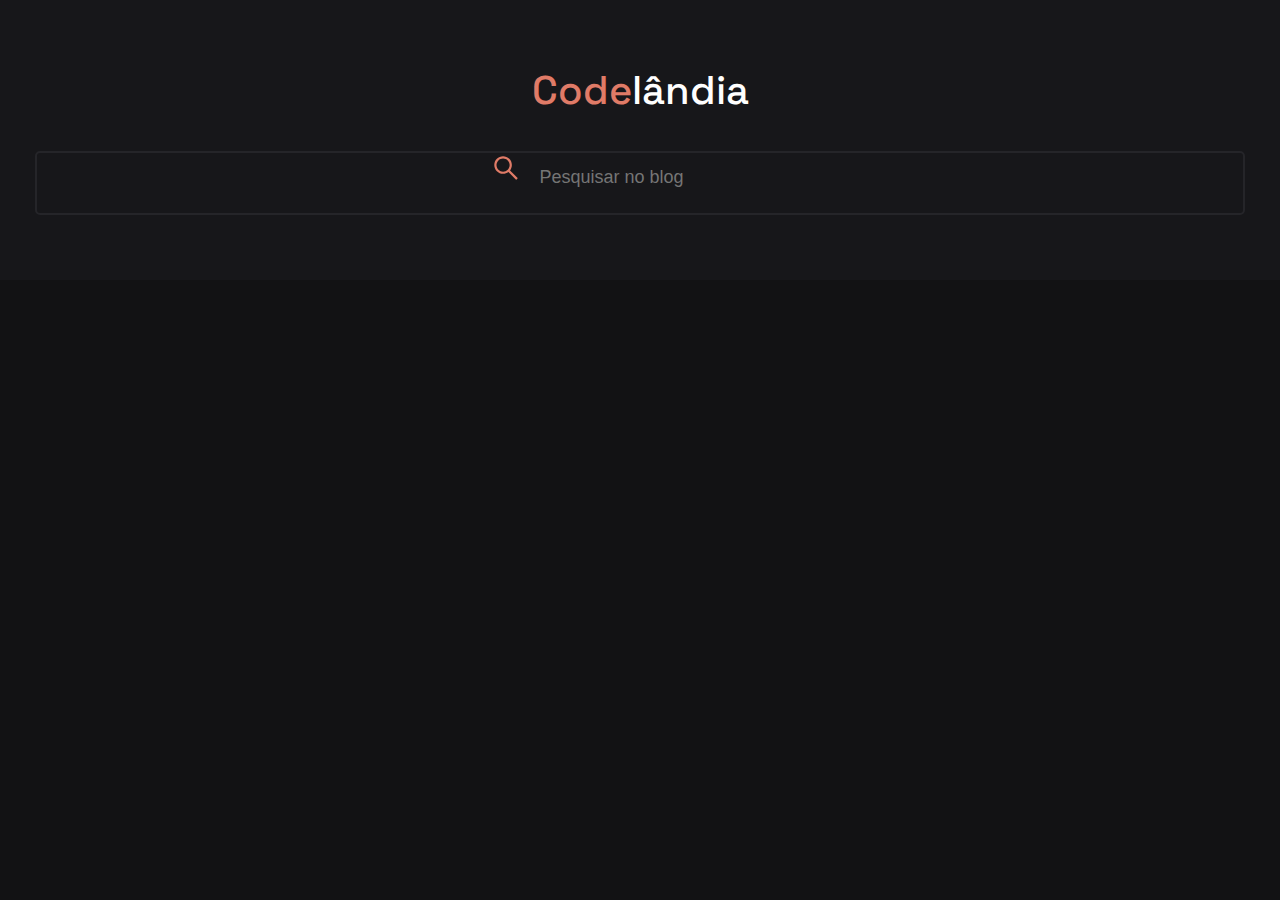
==== Blog/index.html @ 8c2a10ce "update" ====
<!DOCTYPE html>
<html lang="pt-br">
<head>
    <meta charset="UTF-8">
    <meta name="viewport" content="width=device-width, initial-scale=1.0">
    <title>Blog Codelândia</title>
    <link rel="shortcut icon" href="image/" type="image/x-icon">
    <link rel="stylesheet" href="style/style.css">
</head>
<body>
    <header>
        <h1 class="blog-title">
            <strong>Code</strong>lândia
        </h1>
        <nav class="blog-search">
            <img class="search-icon" src="image/search.svg" alt="">
            <input type="text" name="search" id="search" placeholder="Pesquisar no blog">
        </nav>
    </header>
</body>
</html>
---- Blog/style/style.css ----
@charset "UTF-8";

@import url('https://fonts.googleapis.com/css2?family=Space+Grotesk:wght@300..700&display=swap');

@import url('https://fonts.googleapis.com/css2?family=Inter:wght@100..900&family=Space+Grotesk:wght@300..700&display=swap');

:root{
    --brand-color: #E07B67;
    --dark-10: #121214;
    --dark-20: #17171A;
    --dark-30: #202024;
    --dark-40: #252529;
    --dark-50: #AFABB6;
    --dark-60: #FFFFFF;

    --Space-Grotesk: "Space Grotesk", sans-serif;
    --Inter: "Inter", sans-serif;
}

*{
    margin: 0px;
    padding: 0px;
}

body{
    background-color: var(--dark-10);
    color: var(--dark-50);
    font: normal 16px var(--Inter);
}

header{
    background-color: var(--dark-20);
    text-align: center;
    padding: 30px 0px;
}

.blog-title{
    color: var(--dark-60);
    font: 500 40px var(--Space-Grotesk);
    margin: 35px;
}

.blog-title strong{
    color: var(--brand-color);
    font-weight: 500;
}

.blog-search{
    margin: 35px;
    border: 2px solid var(--dark-40);
    border-radius: 5px;
    height: 60px;
}

.blog-search:focus-within{
    outline: none;
    border: 1px solid var(--dark-60);
}

.search-icon{

}

.blog-search input{
    background-color: var(--dark-20);
    color: var(--dark-50);
    font-size: 18px;
    font-weight: 400;
    margin-left: 15px;
    width: 250px;
    border: none;
    outline: none;
    
}
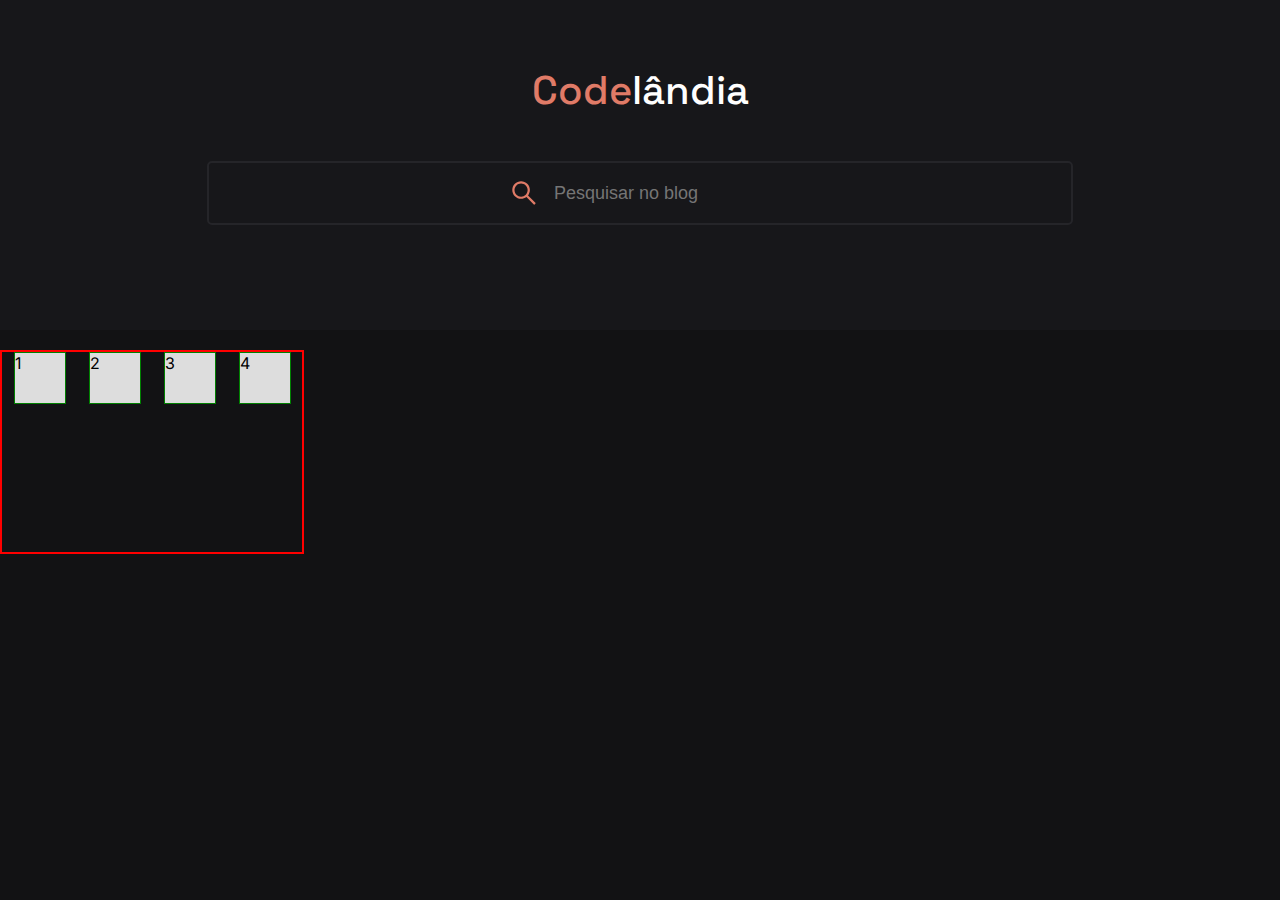
==== commit beadc44c: "update" ====
--- a/Blog/index.html
+++ b/Blog/index.html
@@ -17,5 +17,11 @@
             <input type="text" name="search" id="search" placeholder="Pesquisar no blog">
         </nav>
     </header>
+    <div class="container">
+        <div class="box" id="item 1">1</div>
+        <div class="box" id="item 2">2</div>
+        <div class="box" id="item 3">3</div>
+        <div class="box" id="item 4">4</div>
+    </div>
 </body>
 </html>--- a/Blog/style/style.css
+++ b/Blog/style/style.css
@@ -32,6 +32,7 @@
     background-color: var(--dark-20);
     text-align: center;
     padding: 30px 0px;
+    height: 30vh;
 }
 
 .blog-title{
@@ -46,10 +47,13 @@
 }
 
 .blog-search{
-    margin: 35px;
+    display: flex;
+    justify-content: center;
+    margin: 45px auto;
     border: 2px solid var(--dark-40);
     border-radius: 5px;
-    height: 60px;
+    padding: 15px;
+    width: 65%;
 }
 
 .blog-search:focus-within{
@@ -58,7 +62,7 @@
 }
 
 .search-icon{
-
+    padding: 0px 15px;
 }
 
 .blog-search input{
@@ -66,9 +70,25 @@
     color: var(--dark-50);
     font-size: 18px;
     font-weight: 400;
-    margin-left: 15px;
-    width: 250px;
     border: none;
     outline: none;
-    
+}
+
+.container{
+    width: 300px;
+    height: 200px;
+    border: 2px solid red;
+    margin-top: 20px;
+
+    display: flex;
+    flex-direction: row;
+    justify-content: space-around;
+}
+
+.box{
+    color: black;
+    background-color: #ddd;
+    border: 1px solid green;
+    width: 50px;
+    height: 50px;
 }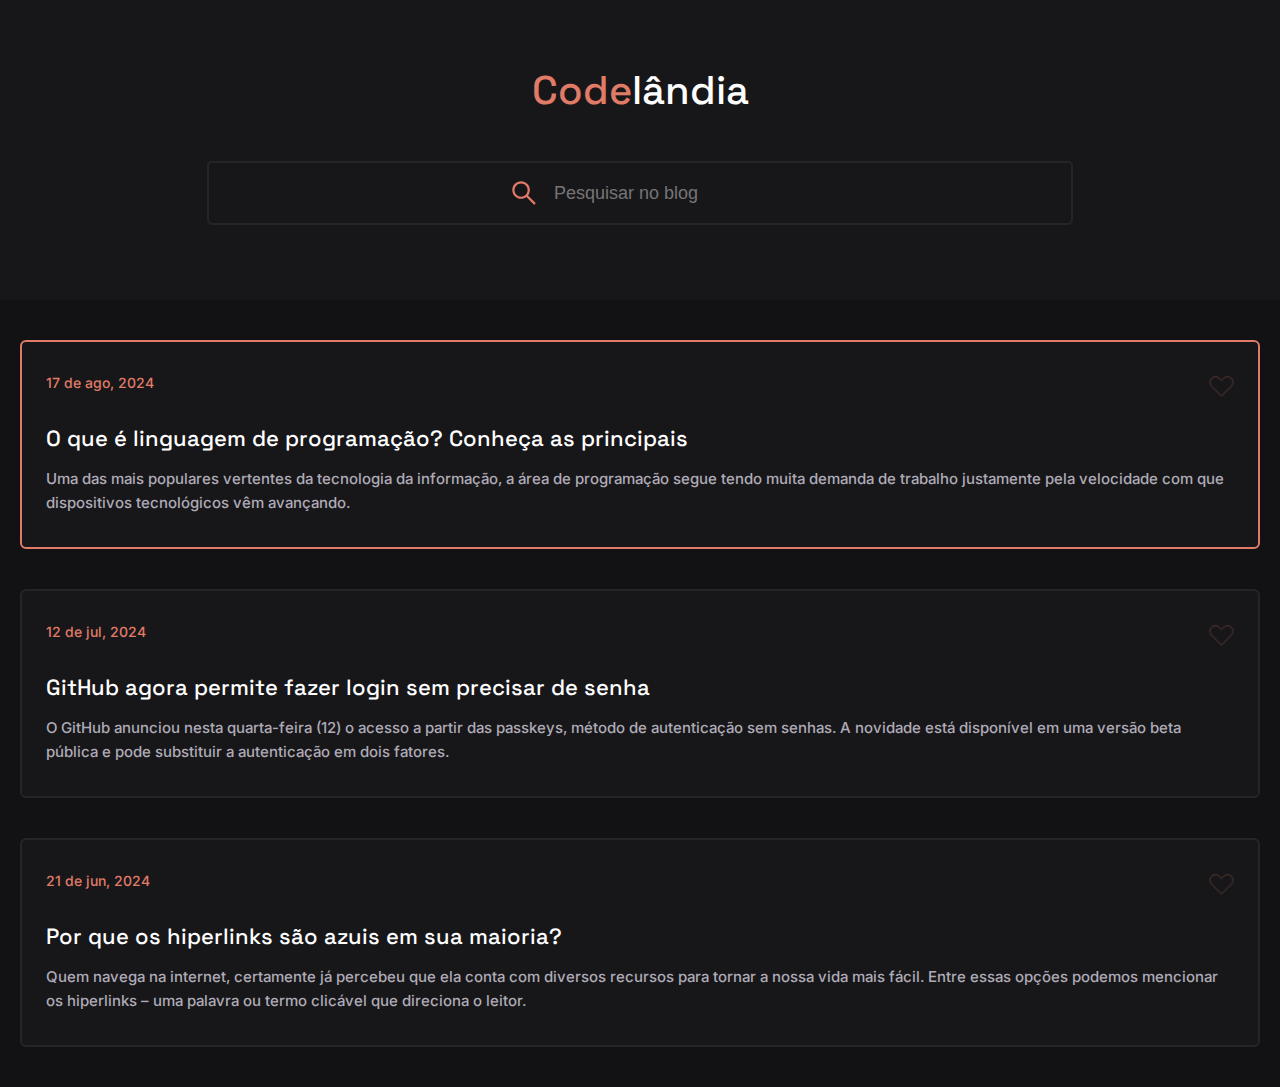
==== commit b1c5e63a: "update" ====
--- a/Blog/index.html
+++ b/Blog/index.html
@@ -6,6 +6,7 @@
     <title>Blog Codelândia</title>
     <link rel="shortcut icon" href="image/" type="image/x-icon">
     <link rel="stylesheet" href="style/style.css">
+    <script src="main.js" defer></script>
 </head>
 <body>
     <header>
@@ -17,11 +18,61 @@
             <input type="text" name="search" id="search" placeholder="Pesquisar no blog">
         </nav>
     </header>
-    <div class="container">
-        <div class="box" id="item 1">1</div>
-        <div class="box" id="item 2">2</div>
-        <div class="box" id="item 3">3</div>
-        <div class="box" id="item 4">4</div>
-    </div>
+    <main>
+        <section class="first-content section-active">
+            <div class="content-header">
+                <p class="data">
+                    17 de ago, 2024
+                </p>
+                <svg id="icon" width="25" height="25" viewBox="0 0 200 200" fill="none" xmlns="http://www.w3.org/2000/svg" data-inject-url="https://renans80.github.io/blog-codelandia/assets/img/heart.svg" class="heart-icon">
+                    <path d="M19.6656 98.2928L19.666 98.2931L97.3142 175.941L99.7891 178.416L102.264 175.941L179.912 98.2931C188.54 89.6655 193.297 78.1784 193.297 65.9795C193.297 53.7806 188.54 42.2936 179.912 33.666L179.912 33.6656C171.285 25.0409 159.8 20.2813 147.599 20.2813C135.399 20.2813 123.913 25.0408 115.285 33.6656L115.285 33.6661L99.7889 49.164L84.2909 33.666C75.6657 25.0408 64.1788 20.2813 51.9795 20.2813C39.7802 20.2813 28.2935 25.0408 19.6663 33.6656C11.0382 42.2914 6.28125 53.7809 6.28125 65.9795C6.28125 78.1789 11.0408 89.6656 19.6656 98.2928ZM97.3142 56.5888L99.7892 59.0638L102.264 56.5886L120.234 38.6161C127.55 31.3029 137.256 27.2813 147.599 27.2813C157.943 27.2813 167.647 31.3028 174.963 38.6161C182.277 45.9308 186.297 55.6371 186.297 65.9795C186.297 76.3221 182.277 86.0286 174.962 93.3434L99.7891 168.517L24.6161 93.3437C24.616 93.3436 24.6158 93.3435 24.6157 93.3434C17.3028 86.0282 13.2812 76.3215 13.2812 65.9795C13.2812 55.6367 17.3012 45.9283 24.6154 38.6161C31.9306 31.3029 41.6374 27.2813 51.9795 27.2813C62.3218 27.2813 72.0284 31.303 79.3412 38.6157L97.3142 56.5888ZM181.171 99.5517L99.7891 180.933L18.4074 99.5517C9.435 90.5793 4.5 78.6664 4.5 65.9795C4.5 53.2905 9.43494 41.3798 18.4074 32.4074C27.3798 23.4349 39.2905 18.5 51.9795 18.5C64.6686 18.5 76.5793 23.4349 85.5517 32.4074L97.3142 44.1699L99.7891 46.6447L102.264 44.1699L114.026 32.4074C122.999 23.435 134.912 18.5 147.599 18.5C160.288 18.5 172.198 23.4349 181.171 32.4074L181.171 32.4077C190.145 41.3798 195.078 53.2902 195.078 65.9795C195.078 78.6689 190.145 90.5793 181.171 99.5514L181.171 99.5517Z"></path>
+                  </svg>
+            </div>
+            <div>  
+                <h2 class="content-title">
+                    O que é linguagem de programação? Conheça as principais
+                </h2>
+                <p class="content">
+                    Uma das mais populares vertentes da tecnologia da informação, a área de programação segue tendo muita demanda de trabalho justamente pela velocidade com que dispositivos tecnológicos vêm avançando.
+                </p>
+            </div>
+        </section>
+        <section class="second-content">
+            <div class="content-header">
+                <p class="data">
+                    12 de jul, 2024
+                </p>
+                <svg id="icon" width="25" height="25" viewBox="0 0 200 200" fill="none" xmlns="http://www.w3.org/2000/svg" data-inject-url="https://renans80.github.io/blog-codelandia/assets/img/heart.svg" class="heart-icon">
+                    <path d="M19.6656 98.2928L19.666 98.2931L97.3142 175.941L99.7891 178.416L102.264 175.941L179.912 98.2931C188.54 89.6655 193.297 78.1784 193.297 65.9795C193.297 53.7806 188.54 42.2936 179.912 33.666L179.912 33.6656C171.285 25.0409 159.8 20.2813 147.599 20.2813C135.399 20.2813 123.913 25.0408 115.285 33.6656L115.285 33.6661L99.7889 49.164L84.2909 33.666C75.6657 25.0408 64.1788 20.2813 51.9795 20.2813C39.7802 20.2813 28.2935 25.0408 19.6663 33.6656C11.0382 42.2914 6.28125 53.7809 6.28125 65.9795C6.28125 78.1789 11.0408 89.6656 19.6656 98.2928ZM97.3142 56.5888L99.7892 59.0638L102.264 56.5886L120.234 38.6161C127.55 31.3029 137.256 27.2813 147.599 27.2813C157.943 27.2813 167.647 31.3028 174.963 38.6161C182.277 45.9308 186.297 55.6371 186.297 65.9795C186.297 76.3221 182.277 86.0286 174.962 93.3434L99.7891 168.517L24.6161 93.3437C24.616 93.3436 24.6158 93.3435 24.6157 93.3434C17.3028 86.0282 13.2812 76.3215 13.2812 65.9795C13.2812 55.6367 17.3012 45.9283 24.6154 38.6161C31.9306 31.3029 41.6374 27.2813 51.9795 27.2813C62.3218 27.2813 72.0284 31.303 79.3412 38.6157L97.3142 56.5888ZM181.171 99.5517L99.7891 180.933L18.4074 99.5517C9.435 90.5793 4.5 78.6664 4.5 65.9795C4.5 53.2905 9.43494 41.3798 18.4074 32.4074C27.3798 23.4349 39.2905 18.5 51.9795 18.5C64.6686 18.5 76.5793 23.4349 85.5517 32.4074L97.3142 44.1699L99.7891 46.6447L102.264 44.1699L114.026 32.4074C122.999 23.435 134.912 18.5 147.599 18.5C160.288 18.5 172.198 23.4349 181.171 32.4074L181.171 32.4077C190.145 41.3798 195.078 53.2902 195.078 65.9795C195.078 78.6689 190.145 90.5793 181.171 99.5514L181.171 99.5517Z"></path>
+                  </svg>
+            </div>
+            <div>  
+                <h2 class="content-title">
+                    GitHub agora permite fazer login sem precisar de senha
+                </h2>
+                <p class="content">
+                    O GitHub anunciou nesta quarta-feira (12) o acesso a partir das passkeys, método de autenticação sem senhas. A novidade está disponível em uma versão beta pública e pode substituir a autenticação em dois fatores.
+                </p>
+            </div>
+        </section>
+        <section class="third-content">
+            <div class="content-header">
+                <p class="data">
+                    21 de jun, 2024
+                </p>
+                <svg id="icon" width="25" height="25" viewBox="0 0 200 200" fill="none" xmlns="http://www.w3.org/2000/svg" data-inject-url="https://renans80.github.io/blog-codelandia/assets/img/heart.svg" class="heart-icon">
+                    <path d="M19.6656 98.2928L19.666 98.2931L97.3142 175.941L99.7891 178.416L102.264 175.941L179.912 98.2931C188.54 89.6655 193.297 78.1784 193.297 65.9795C193.297 53.7806 188.54 42.2936 179.912 33.666L179.912 33.6656C171.285 25.0409 159.8 20.2813 147.599 20.2813C135.399 20.2813 123.913 25.0408 115.285 33.6656L115.285 33.6661L99.7889 49.164L84.2909 33.666C75.6657 25.0408 64.1788 20.2813 51.9795 20.2813C39.7802 20.2813 28.2935 25.0408 19.6663 33.6656C11.0382 42.2914 6.28125 53.7809 6.28125 65.9795C6.28125 78.1789 11.0408 89.6656 19.6656 98.2928ZM97.3142 56.5888L99.7892 59.0638L102.264 56.5886L120.234 38.6161C127.55 31.3029 137.256 27.2813 147.599 27.2813C157.943 27.2813 167.647 31.3028 174.963 38.6161C182.277 45.9308 186.297 55.6371 186.297 65.9795C186.297 76.3221 182.277 86.0286 174.962 93.3434L99.7891 168.517L24.6161 93.3437C24.616 93.3436 24.6158 93.3435 24.6157 93.3434C17.3028 86.0282 13.2812 76.3215 13.2812 65.9795C13.2812 55.6367 17.3012 45.9283 24.6154 38.6161C31.9306 31.3029 41.6374 27.2813 51.9795 27.2813C62.3218 27.2813 72.0284 31.303 79.3412 38.6157L97.3142 56.5888ZM181.171 99.5517L99.7891 180.933L18.4074 99.5517C9.435 90.5793 4.5 78.6664 4.5 65.9795C4.5 53.2905 9.43494 41.3798 18.4074 32.4074C27.3798 23.4349 39.2905 18.5 51.9795 18.5C64.6686 18.5 76.5793 23.4349 85.5517 32.4074L97.3142 44.1699L99.7891 46.6447L102.264 44.1699L114.026 32.4074C122.999 23.435 134.912 18.5 147.599 18.5C160.288 18.5 172.198 23.4349 181.171 32.4074L181.171 32.4077C190.145 41.3798 195.078 53.2902 195.078 65.9795C195.078 78.6689 190.145 90.5793 181.171 99.5514L181.171 99.5517Z"></path>
+                  </svg>
+            </div>
+            <div>  
+                <h2 class="content-title">
+                    Por que os hiperlinks são azuis em sua maioria?
+                </h2>
+                <p class="content">
+                    Quem navega na internet, certamente já percebeu que ela conta com diversos recursos para tornar a nossa vida mais fácil. Entre essas opções podemos mencionar os hiperlinks – uma palavra ou termo clicável que direciona o leitor.
+                </p>
+            </div>
+        </section>
+    </main>
 </body>
 </html>--- a/Blog/style/style.css
+++ b/Blog/style/style.css
@@ -32,7 +32,6 @@
     background-color: var(--dark-20);
     text-align: center;
     padding: 30px 0px;
-    height: 30vh;
 }
 
 .blog-title{
@@ -74,21 +73,50 @@
     outline: none;
 }
 
-.container{
-    width: 300px;
-    height: 200px;
-    border: 2px solid red;
-    margin-top: 20px;
-
-    display: flex;
-    flex-direction: row;
-    justify-content: space-around;
+main {
+    padding: 0px 20px;
 }
 
-.box{
-    color: black;
-    background-color: #ddd;
-    border: 1px solid green;
-    width: 50px;
-    height: 50px;
+section{
+    background-color: var(--dark-20);
+    padding: 32px 24px;
+    margin: 40px auto;
+    border: 2px solid var(--dark-40);
+    border-radius: 6px;
+}
+
+.section-active{
+    border: 2px solid var(--brand-color);
+}
+
+.content-header {
+    display: flex;
+    justify-content: space-between;
+    margin-bottom: 25px;
+}
+
+.data{
+    color: var(--brand-color);
+    font: 500 14px var(--Inter);
+}
+
+.heart-icon{
+    stroke: var(--brand-color);
+    cursor: pointer;
+}
+
+.icon-active{
+    fill: var(--brand-color);
+}
+
+.content-title{
+    color: var(--dark-60);
+    font: 500 22px var(--Space-Grotesk);
+    margin-bottom: 15px;
+}
+
+.content{
+    color: var(--dark-50);
+    font: 500 15px var(--Inter);
+    line-height: 24px;
 }